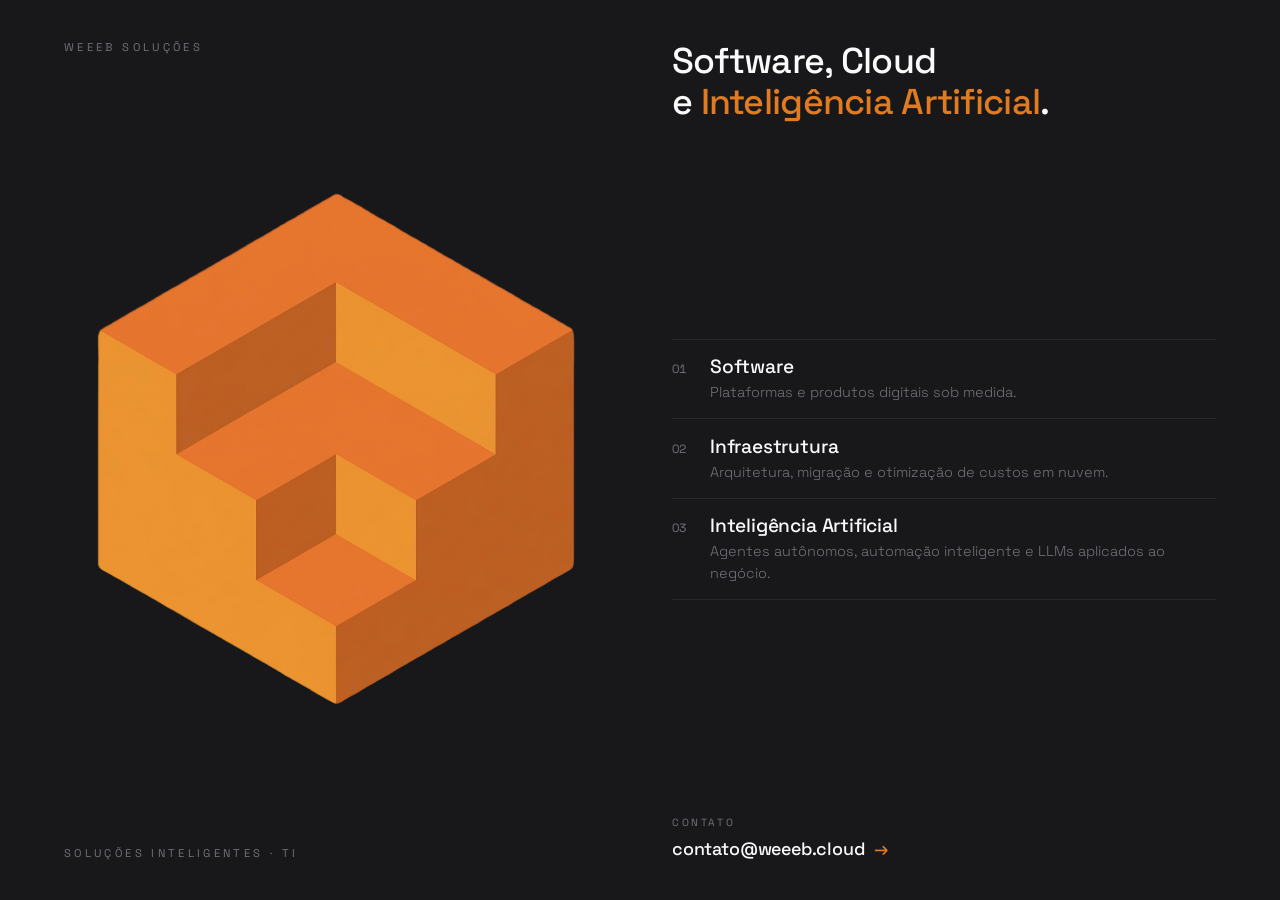
==== index.html @ ec585899 "first commit" ====
<!DOCTYPE html>
<html lang="pt-BR">
<head>
  <meta charset="UTF-8" />
  <meta name="viewport" content="width=device-width, initial-scale=1.0" />
  <meta name="description" content="WeeeB Soluções — Software, Infraestrutura e Inteligência Artificial." />
  <title>WeeeB</title>
  <link rel="preconnect" href="https://fonts.googleapis.com" />
  <link rel="preconnect" href="https://fonts.gstatic.com" crossorigin />
  <link href="https://fonts.googleapis.com/css2?family=Space+Grotesk:wght@300;400;500&display=swap" rel="stylesheet" />
  <style>
    :root {
      --brand:  #E07B20;
      --bg:     #18181B;
      --fg:     #FAFAFA;
      --muted:  #71717A;
      --border: #27272A;
    }

    *, *::before, *::after { box-sizing: border-box; margin: 0; padding: 0; }

    html, body {
      background: var(--bg);
      color: var(--fg);
      font-family: 'Space Grotesk', sans-serif;
    }

    /* ── Mobile (default) ── */
    .layout {
      display: flex;
      flex-direction: column;
      min-height: 100dvh;
      padding: 2.5rem 1.5rem;
      gap: 2.5rem;
    }

    .left {
      display: flex;
      flex-direction: column;
      align-items: center;
      gap: 1rem;
    }

    .left .top-label,
    .left .bottom-label {
      font-size: 0.7rem;
      letter-spacing: 0.3em;
      text-transform: uppercase;
      color: var(--muted);
    }

    .logo-wrap {
      display: flex;
      align-items: center;
      justify-content: center;
    }

    .logo-wrap img {
      width: 100%;
      max-width: 240px;
      height: auto;
      user-select: none;
    }

    .right {
      display: flex;
      flex-direction: column;
      gap: 2rem;
    }

    /* ── Desktop ── */
    @media (min-width: 768px) {
      html, body { height: 100%; overflow: hidden; }

      .layout {
        display: grid;
        grid-template-columns: 1fr 1fr;
        height: 100%;
        max-width: 1280px;
        margin: 0 auto;
        padding: 2.5rem 4rem;
        gap: 4rem;
        min-height: unset;
      }

      .left {
        flex-direction: column;
        justify-content: space-between;
        align-items: stretch;
        gap: 0;
      }

      .logo-wrap { flex: 1; }

      .logo-wrap img { max-width: 520px; }

      .right {
        justify-content: space-between;
        gap: 0;
      }
    }

    /* Headline */
    .headline h1 {
      font-size: clamp(1.75rem, 2.8vw, 2.5rem);
      font-weight: 500;
      line-height: 1.15;
      letter-spacing: -0.02em;
    }

    .headline h1 em {
      font-style: normal;
      color: var(--brand);
    }

    /* Services */
    .services {
      list-style: none;
      border-top: 1px solid var(--border);
      border-bottom: 1px solid var(--border);
    }

    .services li {
      display: flex;
      align-items: baseline;
      gap: 1.5rem;
      padding: 0.9rem 0;
      border-bottom: 1px solid var(--border);
    }

    .services li:last-child { border-bottom: none; }

    .services .num {
      font-size: 0.75rem;
      color: var(--muted);
      font-variant-numeric: tabular-nums;
      flex-shrink: 0;
      padding-top: 0.15em;
    }

    .services h3 {
      font-size: 1.2rem;
      font-weight: 500;
      letter-spacing: -0.01em;
    }

    .services p {
      font-size: 0.9rem;
      color: var(--muted);
      margin-top: 0.2rem;
      font-weight: 300;
      line-height: 1.5;
    }

    /* Contact */
    .contact .label {
      font-size: 0.65rem;
      letter-spacing: 0.25em;
      text-transform: uppercase;
      color: var(--muted);
      margin-bottom: 0.5rem;
    }

    .contact a {
      display: inline-flex;
      align-items: center;
      gap: 0.6rem;
      font-size: clamp(0.9rem, 1.4vw, 1.15rem);
      font-weight: 500;
      letter-spacing: -0.01em;
      color: var(--fg);
      text-decoration: none;
      transition: color 0.15s;
    }

    .contact a:hover { color: var(--brand); }

    .contact .arrow {
      color: var(--brand);
      display: inline-block;
      transition: transform 0.15s;
    }

    .contact a:hover .arrow { transform: translateX(4px); }
  </style>
</head>
<body>

  <div class="layout">

    <div class="left">
      <span class="top-label">weeeb soluções</span>
      <div class="logo-wrap">
        <img src="assets/logo.png" alt="WeeeB" draggable="false" />
      </div>
      <span class="bottom-label">Soluções Inteligentes · TI</span>
    </div>

    <div class="right">

      <div class="headline">
        <h1>Software, Cloud<br>e <em>Inteligência Artificial</em>.</h1>
      </div>

      <ul class="services">
        <li>
          <span class="num">01</span>
          <div>
            <h3>Software</h3>
            <p>Plataformas e produtos digitais sob medida.</p>
          </div>
        </li>
        <li>
          <span class="num">02</span>
          <div>
            <h3>Infraestrutura</h3>
            <p>Arquitetura, migração e otimização de custos em nuvem.</p>
          </div>
        </li>
        <li>
          <span class="num">03</span>
          <div>
            <h3>Inteligência Artificial</h3>
            <p>Agentes autônomos, automação inteligente e LLMs aplicados ao negócio.</p>
          </div>
        </li>
      </ul>

      <div class="contact">
        <p class="label">Contato</p>
        <a href="mailto:contato@weeeb.cloud">
          contato@weeeb.cloud
          <span class="arrow">→</span>
        </a>
      </div>

    </div>

  </div>

</body>
</html>
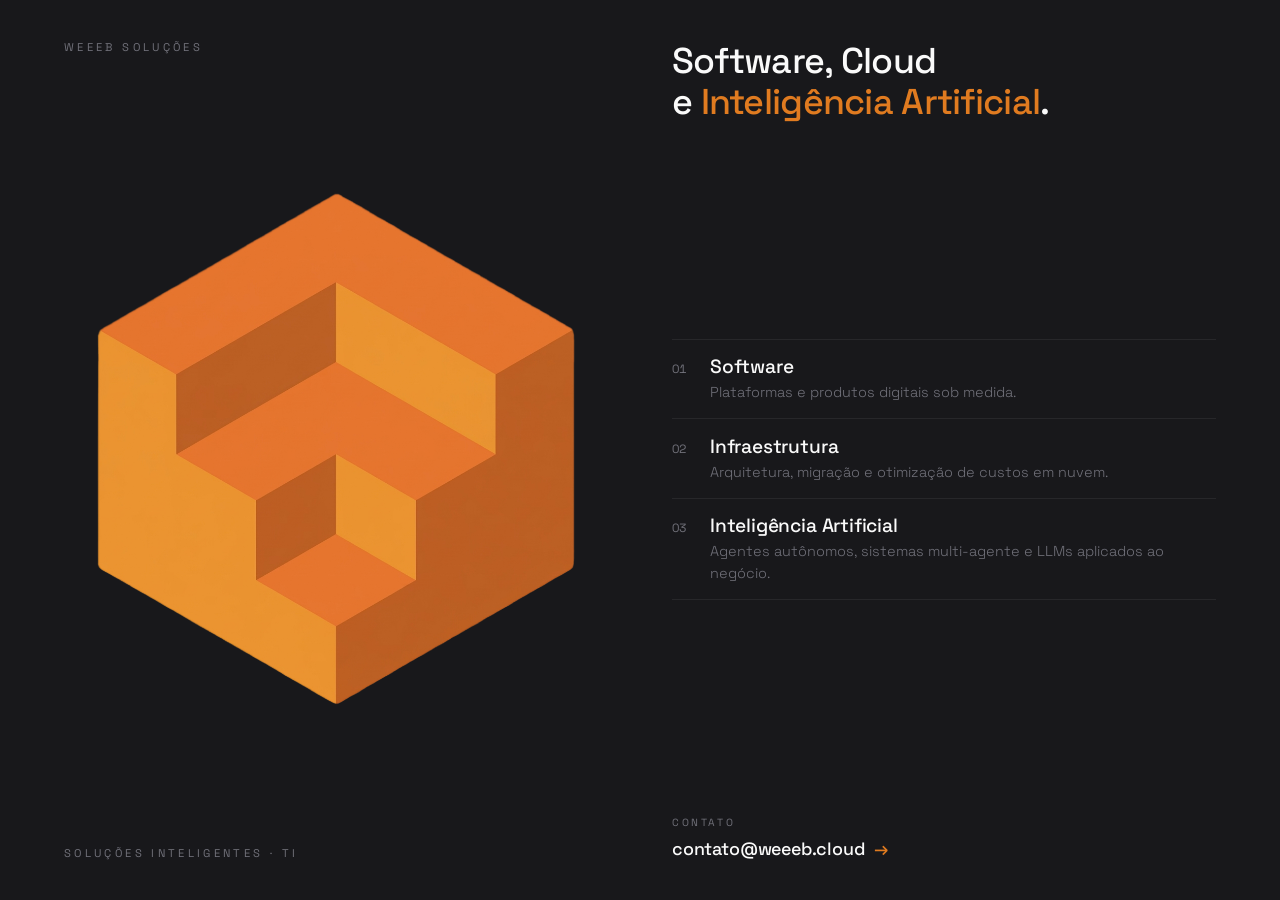
==== commit 5d7ba2b4: "feat: update description" ====
--- a/index.html
+++ b/index.html
@@ -221,7 +221,7 @@
           <span class="num">03</span>
           <div>
             <h3>Inteligência Artificial</h3>
-            <p>Agentes autônomos, automação inteligente e LLMs aplicados ao negócio.</p>
+            <p>Agentes autônomos, sistemas multi-agente e LLMs aplicados ao negócio.</p>
           </div>
         </li>
       </ul>
